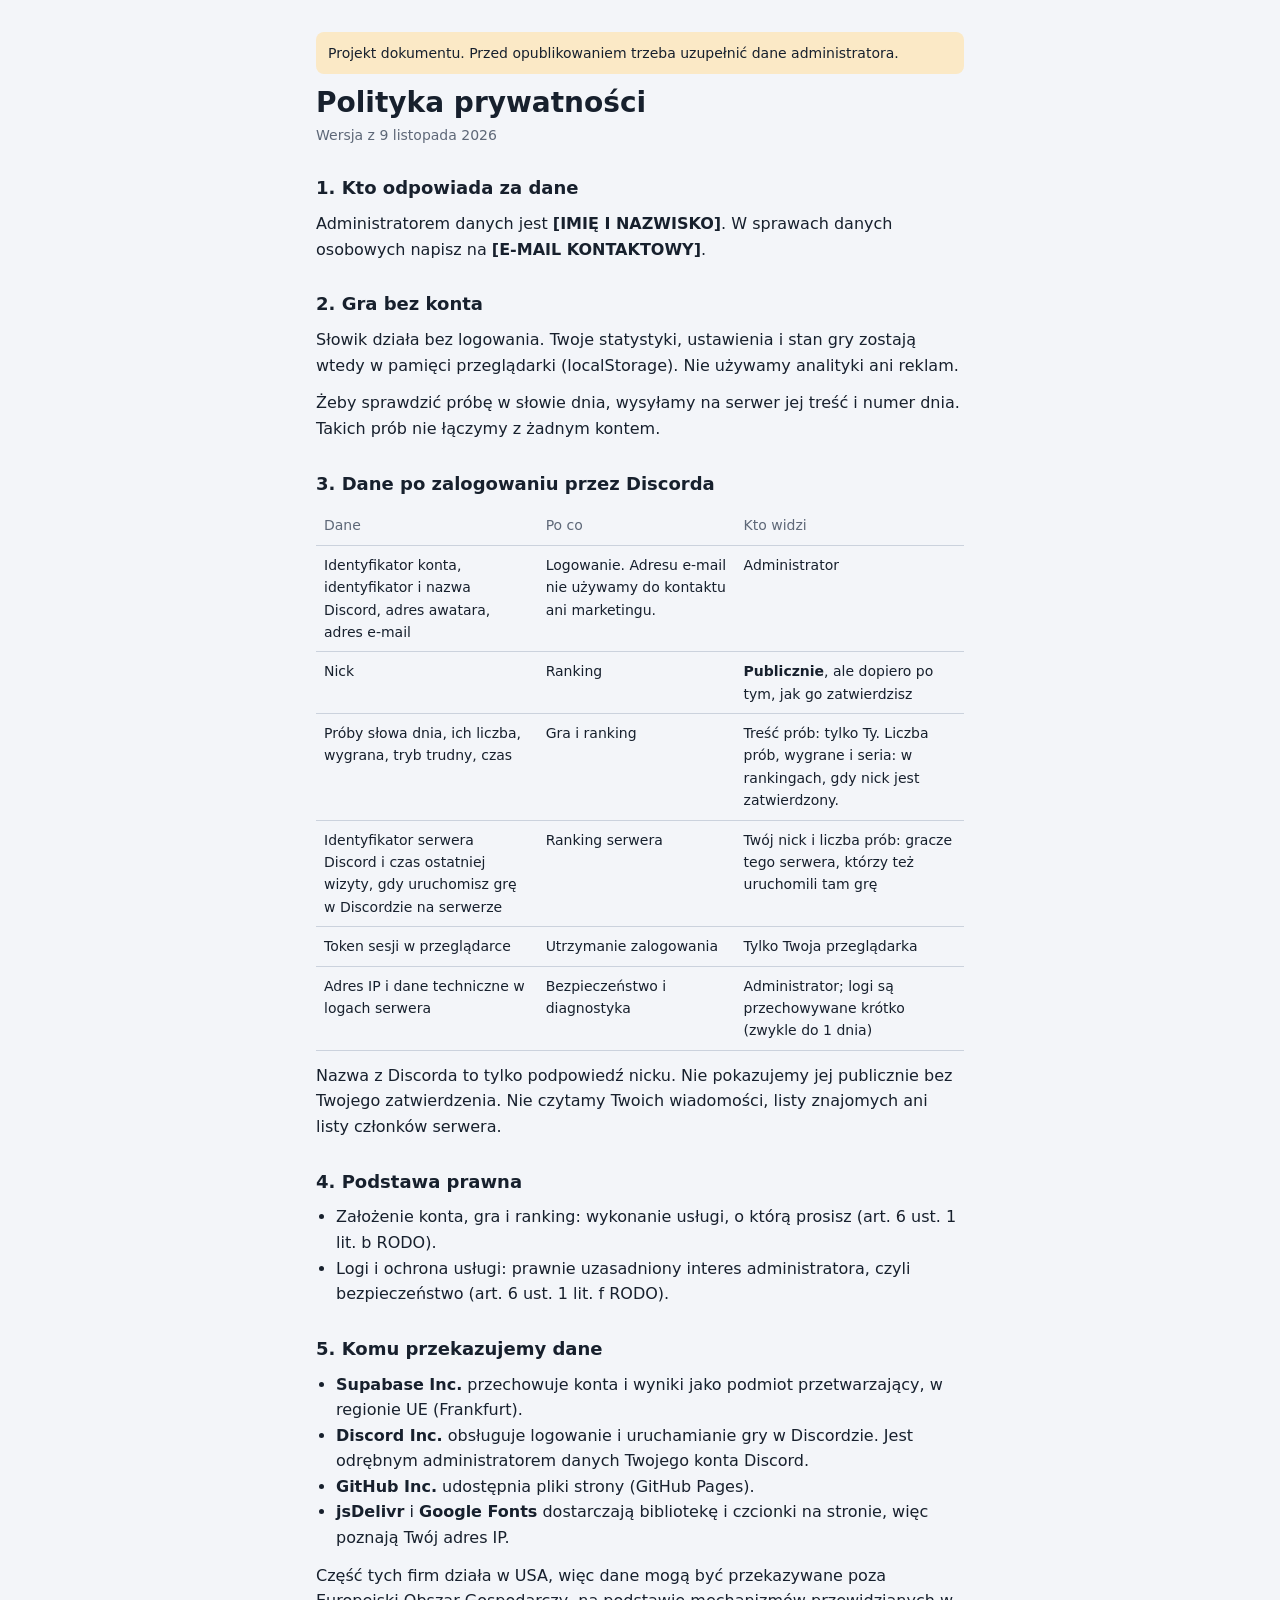
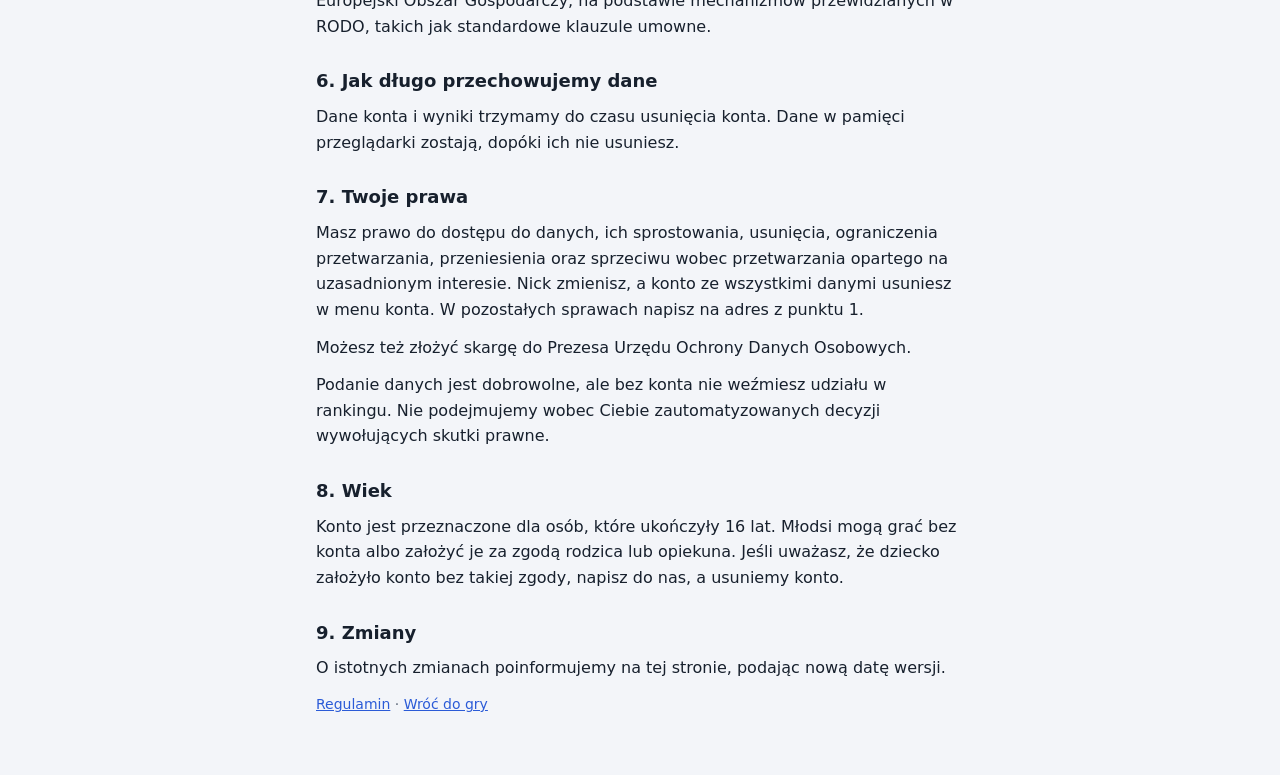
==== polityka-prywatnosci.html @ 2ea60907 "Dodaj projekt polityki prywatności i regulaminu Co-Authored-By: Claude Opus 5.5 <noreply@anthropic.c" ====
<!doctype html>
<html lang="pl">
<head>
<meta charset="utf-8">
<meta name="viewport" content="width=device-width, initial-scale=1">
<meta name="robots" content="noindex">
<title>Słowik: polityka prywatności</title>
<link rel="stylesheet" href="dokumenty.css">
</head>
<body>
<main>
<p class="draft">Projekt dokumentu. Przed opublikowaniem trzeba uzupełnić dane administratora.</p>
<h1>Polityka prywatności</h1>
<p class="muted">Wersja z 9 listopada 2026</p>

<h2>1. Kto odpowiada za dane</h2>
<p>Administratorem danych jest <b>[IMIĘ I NAZWISKO]</b>. W sprawach danych osobowych napisz na <b>[E-MAIL KONTAKTOWY]</b>.</p>

<h2>2. Gra bez konta</h2>
<p>Słowik działa bez logowania. Twoje statystyki, ustawienia i stan gry zostają wtedy w pamięci przeglądarki (localStorage). Nie używamy analityki ani reklam.</p>
<p>Żeby sprawdzić próbę w słowie dnia, wysyłamy na serwer jej treść i numer dnia. Takich prób nie łączymy z żadnym kontem.</p>

<h2>3. Dane po zalogowaniu przez Discorda</h2>
<table>
<thead><tr><th>Dane</th><th>Po co</th><th>Kto widzi</th></tr></thead>
<tbody>
<tr><td>Identyfikator konta, identyfikator i nazwa Discord, adres awatara, adres e-mail</td><td>Logowanie. Adresu e-mail nie używamy do kontaktu ani marketingu.</td><td>Administrator</td></tr>
<tr><td>Nick</td><td>Ranking</td><td><b>Publicznie</b>, ale dopiero po tym, jak go zatwierdzisz</td></tr>
<tr><td>Próby słowa dnia, ich liczba, wygrana, tryb trudny, czas</td><td>Gra i ranking</td><td>Treść prób: tylko Ty. Liczba prób, wygrane i seria: w rankingach, gdy nick jest zatwierdzony.</td></tr>
<tr><td>Identyfikator serwera Discord i czas ostatniej wizyty, gdy uruchomisz grę w Discordzie na serwerze</td><td>Ranking serwera</td><td>Twój nick i liczba prób: gracze tego serwera, którzy też uruchomili tam grę</td></tr>
<tr><td>Token sesji w przeglądarce</td><td>Utrzymanie zalogowania</td><td>Tylko Twoja przeglądarka</td></tr>
<tr><td>Adres IP i dane techniczne w logach serwera</td><td>Bezpieczeństwo i diagnostyka</td><td>Administrator; logi są przechowywane krótko (zwykle do 1 dnia)</td></tr>
</tbody>
</table>
<p>Nazwa z Discorda to tylko podpowiedź nicku. Nie pokazujemy jej publicznie bez Twojego zatwierdzenia. Nie czytamy Twoich wiadomości, listy znajomych ani listy członków serwera.</p>

<h2>4. Podstawa prawna</h2>
<ul>
<li>Założenie konta, gra i ranking: wykonanie usługi, o którą prosisz (art. 6 ust. 1 lit. b RODO).</li>
<li>Logi i ochrona usługi: prawnie uzasadniony interes administratora, czyli bezpieczeństwo (art. 6 ust. 1 lit. f RODO).</li>
</ul>

<h2>5. Komu przekazujemy dane</h2>
<ul>
<li><b>Supabase Inc.</b> przechowuje konta i wyniki jako podmiot przetwarzający, w regionie UE (Frankfurt).</li>
<li><b>Discord Inc.</b> obsługuje logowanie i uruchamianie gry w Discordzie. Jest odrębnym administratorem danych Twojego konta Discord.</li>
<li><b>GitHub Inc.</b> udostępnia pliki strony (GitHub Pages).</li>
<li><b>jsDelivr</b> i <b>Google Fonts</b> dostarczają bibliotekę i czcionki na stronie, więc poznają Twój adres IP.</li>
</ul>
<p>Część tych firm działa w USA, więc dane mogą być przekazywane poza Europejski Obszar Gospodarczy, na podstawie mechanizmów przewidzianych w RODO, takich jak standardowe klauzule umowne.</p>

<h2>6. Jak długo przechowujemy dane</h2>
<p>Dane konta i wyniki trzymamy do czasu usunięcia konta. Dane w pamięci przeglądarki zostają, dopóki ich nie usuniesz.</p>

<h2>7. Twoje prawa</h2>
<p>Masz prawo do dostępu do danych, ich sprostowania, usunięcia, ograniczenia przetwarzania, przeniesienia oraz sprzeciwu wobec przetwarzania opartego na uzasadnionym interesie. Nick zmienisz, a konto ze wszystkimi danymi usuniesz w menu konta. W pozostałych sprawach napisz na adres z punktu 1.</p>
<p>Możesz też złożyć skargę do Prezesa Urzędu Ochrony Danych Osobowych.</p>
<p>Podanie danych jest dobrowolne, ale bez konta nie weźmiesz udziału w rankingu. Nie podejmujemy wobec Ciebie zautomatyzowanych decyzji wywołujących skutki prawne.</p>

<h2>8. Wiek</h2>
<p>Konto jest przeznaczone dla osób, które ukończyły 16 lat. Młodsi mogą grać bez konta albo założyć je za zgodą rodzica lub opiekuna. Jeśli uważasz, że dziecko założyło konto bez takiej zgody, napisz do nas, a usuniemy konto.</p>

<h2>9. Zmiany</h2>
<p>O istotnych zmianach poinformujemy na tej stronie, podając nową datę wersji.</p>

<p class="muted"><a href="regulamin.html">Regulamin</a> · <a href="./">Wróć do gry</a></p>
</main>
</body>
</html>
---- dokumenty.css ----
/* Wspólny wygląd polityki prywatności i regulaminu; kolory jak w grze. */
:root{--bg:#F3F5F9;--surface:#FFFFFF;--fg:#17202D;--muted:#5E6878;--line:#CBD2DD;--accent:#2B5BD7;--draft:#FBE9C6}
@media (prefers-color-scheme:dark){:root{--bg:#0E131B;--surface:#171E29;--fg:#E7EBF1;--muted:#97A1B2;--line:#2E3847;--accent:#7EA2FF;--draft:#4A3A16;color-scheme:dark}}
*{box-sizing:border-box}
body{margin:0;background:var(--bg);color:var(--fg);font:16px/1.6 system-ui,-apple-system,"Segoe UI",sans-serif}
main{max-width:680px;margin:0 auto;padding:32px 16px 48px}
h1{font-size:28px;line-height:1.2;margin:0 0 4px}
h2{font-size:18px;margin:28px 0 8px}
p,ul{margin:0 0 12px}
ul{padding-left:20px}
a{color:var(--accent)}
.muted{color:var(--muted);font-size:14px}
.draft{background:var(--draft);padding:10px 12px;border-radius:8px;font-size:14px}
table{width:100%;border-collapse:collapse;font-size:14px;margin:0 0 12px;display:block;overflow-x:auto}
th,td{text-align:left;vertical-align:top;padding:8px;border-bottom:1px solid var(--line)}
th{color:var(--muted);font-weight:500}
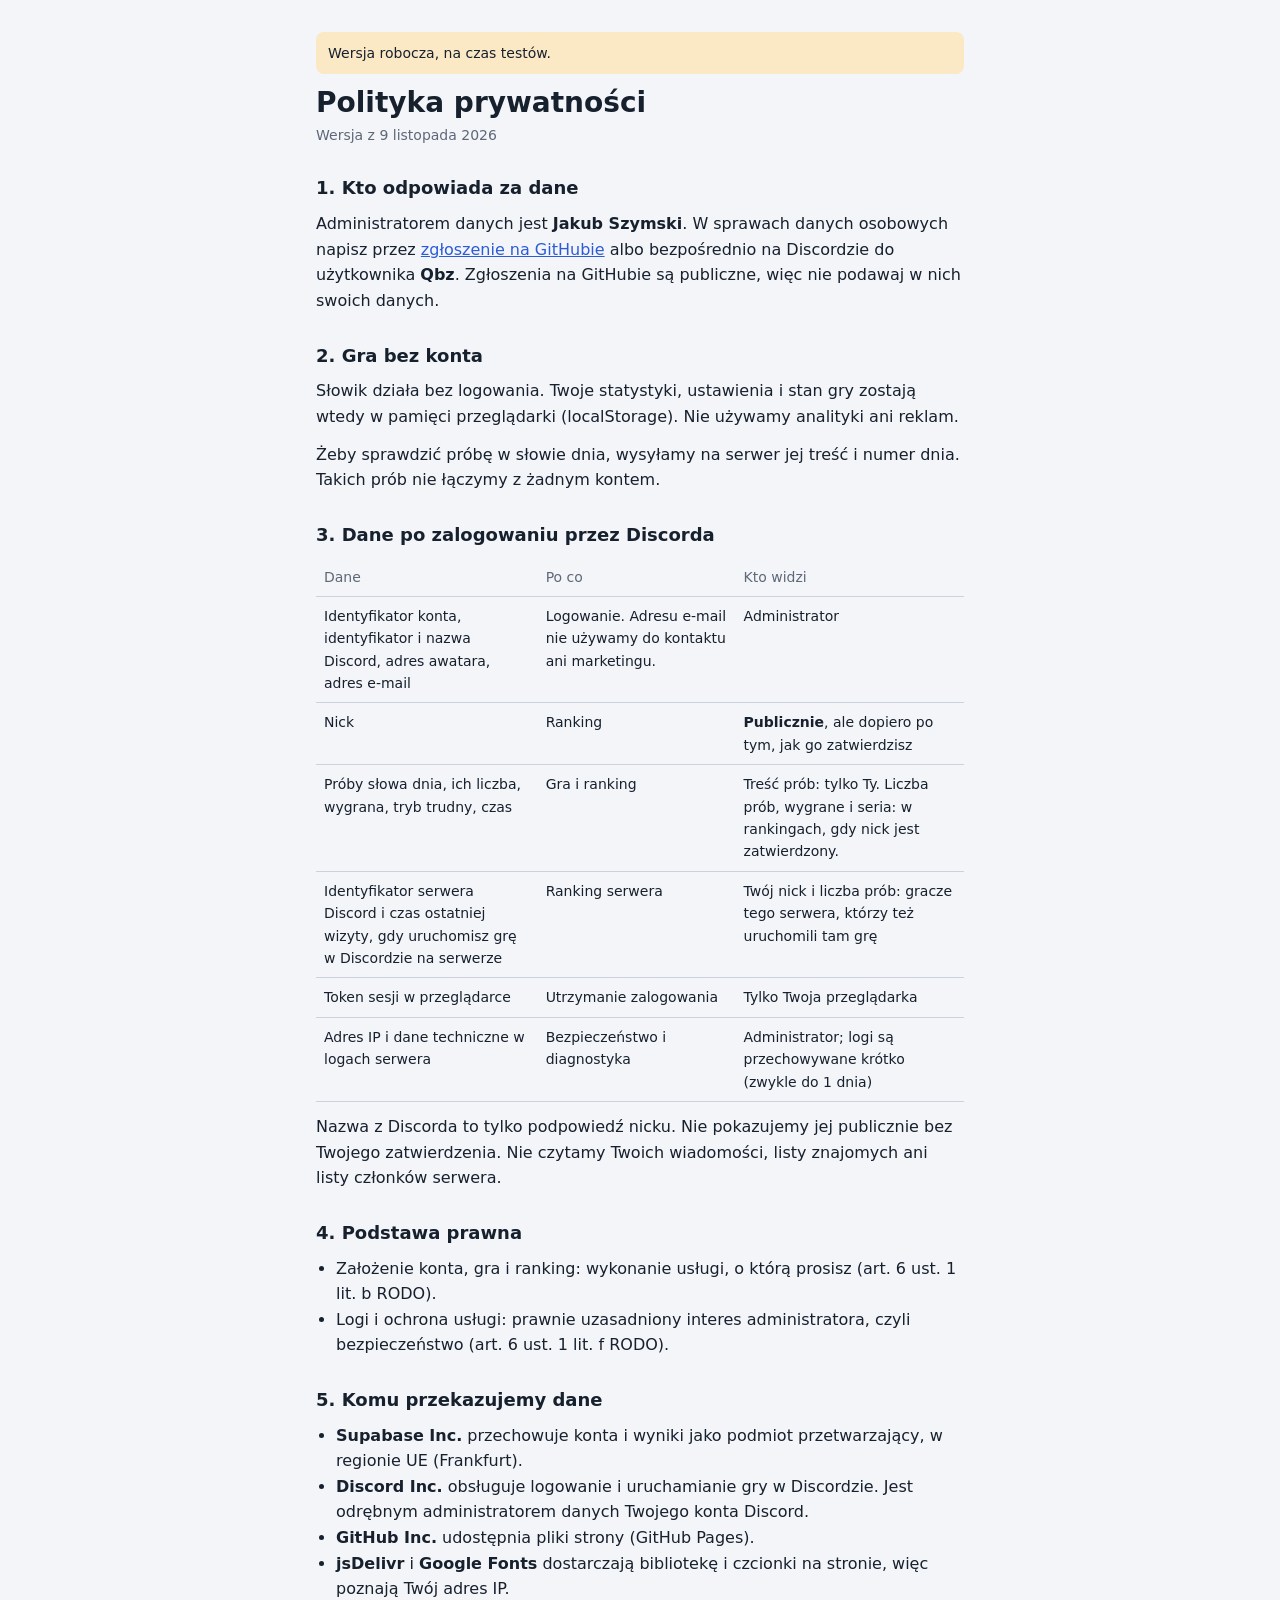
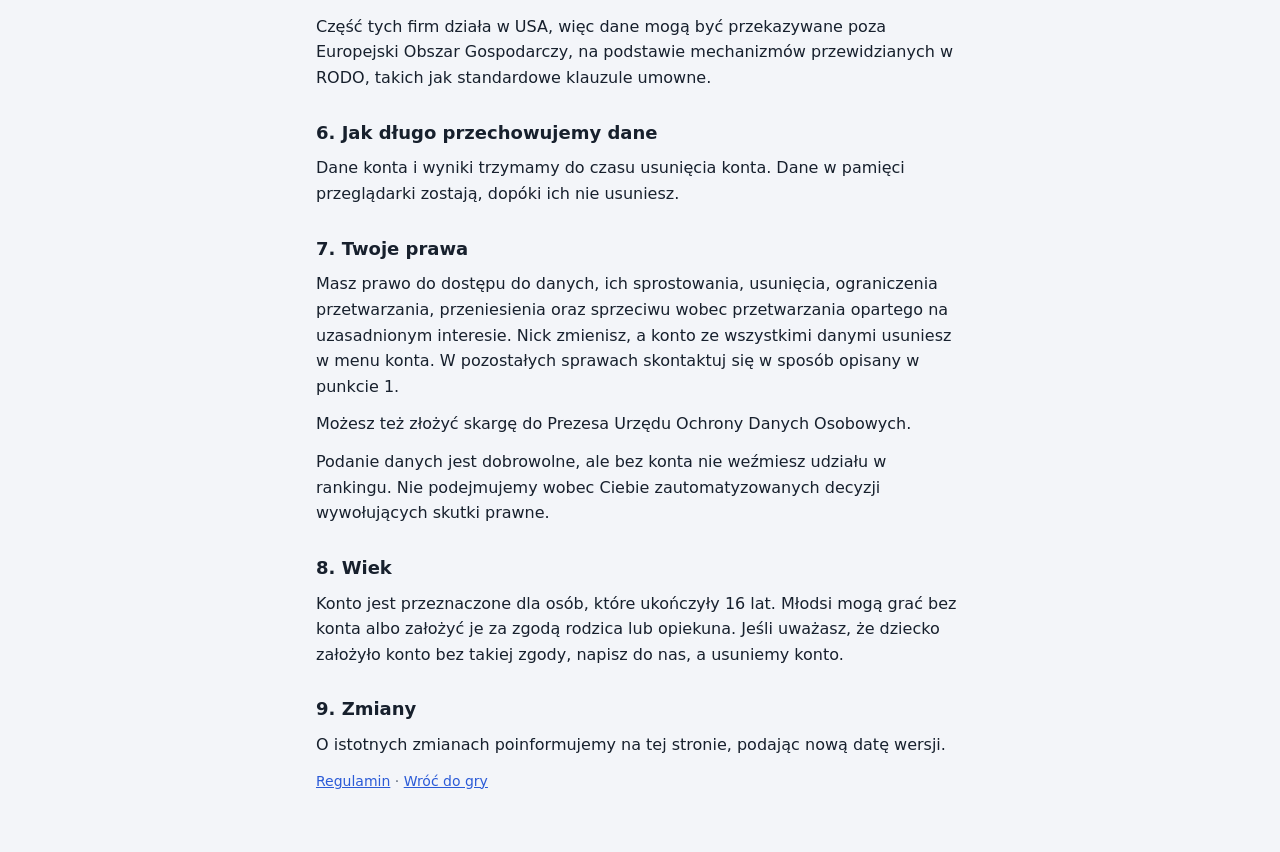
==== commit 9ff3093d: "Uzupełnij dane administratora w roboczych dokumentach Co-Authored-By: Claude Opus 5.5 <noreply@anthr" ====
--- a/polityka-prywatnosci.html
+++ b/polityka-prywatnosci.html
@@ -9,12 +9,12 @@
 </head>
 <body>
 <main>
-<p class="draft">Projekt dokumentu. Przed opublikowaniem trzeba uzupełnić dane administratora.</p>
+<p class="draft">Wersja robocza, na czas testów.</p>
 <h1>Polityka prywatności</h1>
 <p class="muted">Wersja z 9 listopada 2026</p>
 
 <h2>1. Kto odpowiada za dane</h2>
-<p>Administratorem danych jest <b>[IMIĘ I NAZWISKO]</b>. W sprawach danych osobowych napisz na <b>[E-MAIL KONTAKTOWY]</b>.</p>
+<p>Administratorem danych jest <b>Jakub Szymski</b>. W sprawach danych osobowych napisz przez <a href="https://github.com/Qbzomatique/slowik/issues">zgłoszenie na GitHubie</a> albo bezpośrednio na Discordzie do użytkownika <b>Qbz</b>. Zgłoszenia na GitHubie są publiczne, więc nie podawaj w nich swoich danych.</p>
 
 <h2>2. Gra bez konta</h2>
 <p>Słowik działa bez logowania. Twoje statystyki, ustawienia i stan gry zostają wtedy w pamięci przeglądarki (localStorage). Nie używamy analityki ani reklam.</p>
@@ -53,7 +53,7 @@
 <p>Dane konta i wyniki trzymamy do czasu usunięcia konta. Dane w pamięci przeglądarki zostają, dopóki ich nie usuniesz.</p>
 
 <h2>7. Twoje prawa</h2>
-<p>Masz prawo do dostępu do danych, ich sprostowania, usunięcia, ograniczenia przetwarzania, przeniesienia oraz sprzeciwu wobec przetwarzania opartego na uzasadnionym interesie. Nick zmienisz, a konto ze wszystkimi danymi usuniesz w menu konta. W pozostałych sprawach napisz na adres z punktu 1.</p>
+<p>Masz prawo do dostępu do danych, ich sprostowania, usunięcia, ograniczenia przetwarzania, przeniesienia oraz sprzeciwu wobec przetwarzania opartego na uzasadnionym interesie. Nick zmienisz, a konto ze wszystkimi danymi usuniesz w menu konta. W pozostałych sprawach skontaktuj się w sposób opisany w punkcie 1.</p>
 <p>Możesz też złożyć skargę do Prezesa Urzędu Ochrony Danych Osobowych.</p>
 <p>Podanie danych jest dobrowolne, ale bez konta nie weźmiesz udziału w rankingu. Nie podejmujemy wobec Ciebie zautomatyzowanych decyzji wywołujących skutki prawne.</p>
 
